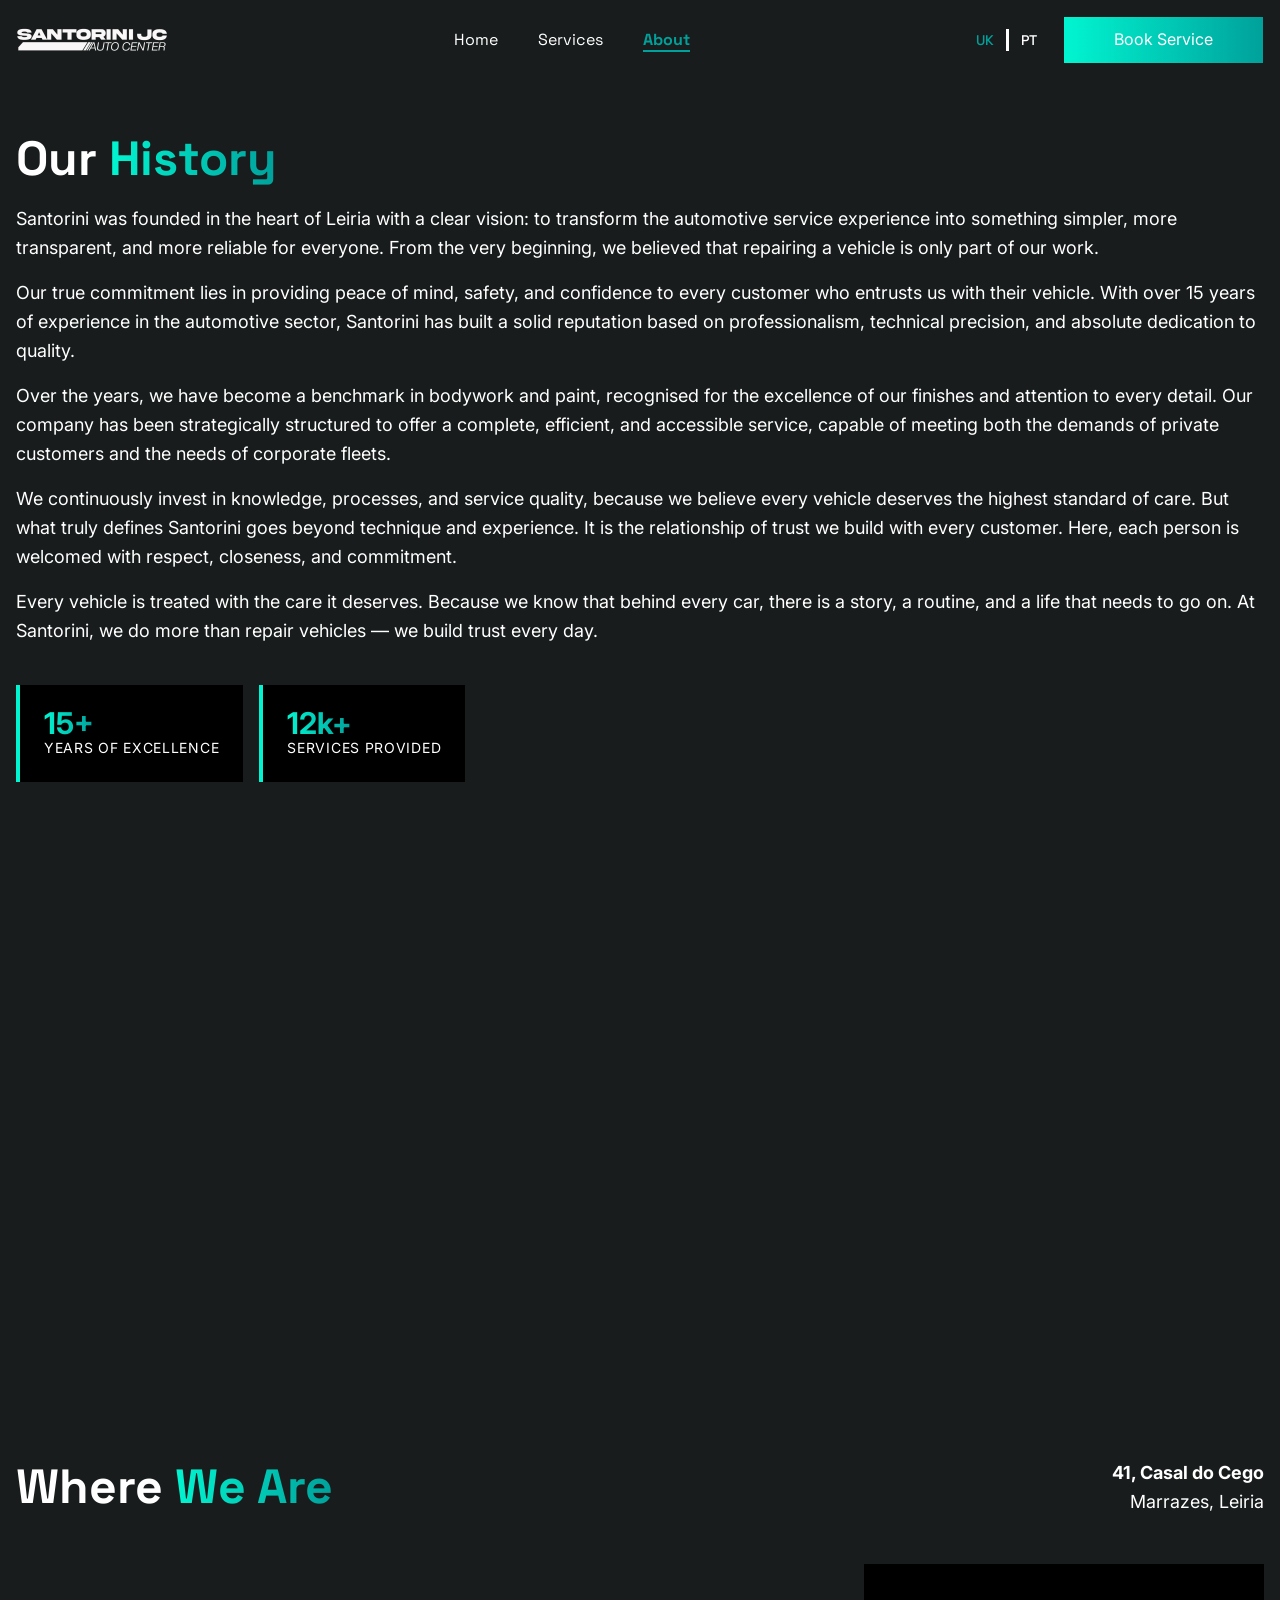
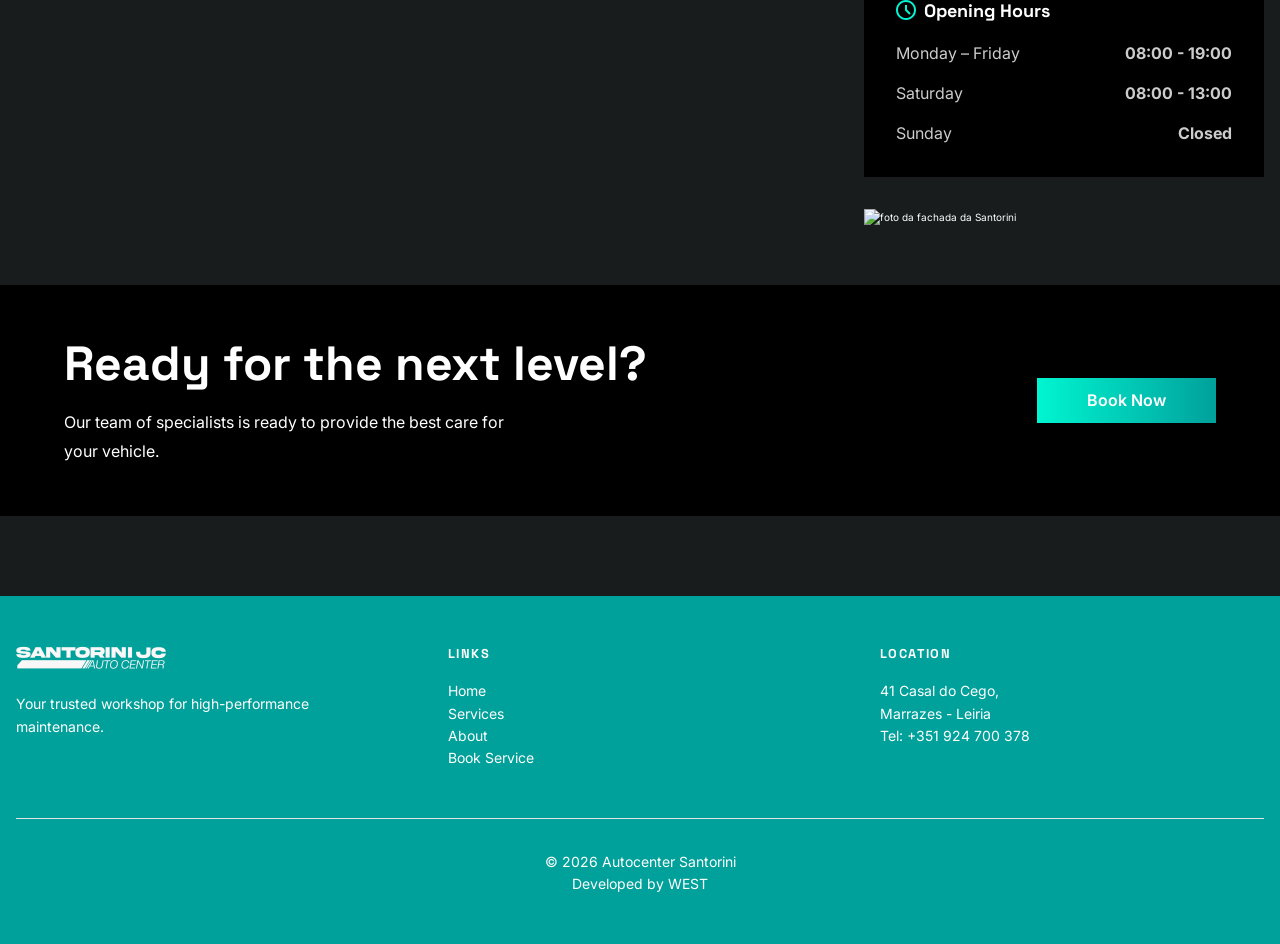
==== assets/pages/about.html @ 443ec136 "HTML e CSS para o desktop finalizado" ====
<!doctype html>
<html lang="pt-BR">
  <head>
    <meta charset="UTF-8" />
    <meta name="viewport" content="width=device-width, initial-scale=1.0" />
    <link rel="stylesheet" href="../css/global.css" />
    <link rel="stylesheet" href="../css/components/header.css" />
    <link rel="stylesheet" href="../css/components/about.css" />
    <title>Santorini — Apointment</title>
  </head>
  <body>
    <header class="topnav">
      <div class="container nav-container">
        <a class="logo" href="#">
          <img src="../images/logo_branco.png" alt="Santorini" />
        </a>
        <nav class="nav-links" aria-label="Main navigation">
          <ul>
            <li><a href="../../index.html">Home</a></li>
            <li><a href="./service.html">Services</a></li>
            <li><a href="about.html" class="active">About</a></li>
          </ul>
        </nav>
        <div class="nav-actions">
          <div class="idioms">
            <a href="" class="language selected">UK</a>
            <a href="" class="language">PT</a>
          </div>
          <a href="#" class="btn-menu">Book Service</a>
        </div>
      </div>
    </header>

    <main>
      <!-- Sessão abaout-->
      <div class="container">
        <h2>Our <span>History</span></h2>

        <p>
          Santorini was founded in the heart of Leiria with a clear vision: to
          transform the automotive service experience into something simpler,
          more transparent, and more reliable for everyone. From the very
          beginning, we believed that repairing a vehicle is only part of our
          work.
        </p>

        <p>
          Our true commitment lies in providing peace of mind, safety, and
          confidence to every customer who entrusts us with their vehicle. With
          over 15 years of experience in the automotive sector, Santorini has
          built a solid reputation based on professionalism, technical
          precision, and absolute dedication to quality.
        </p>

        <p>
          Over the years, we have become a benchmark in bodywork and paint,
          recognised for the excellence of our finishes and attention to every
          detail. Our company has been strategically structured to offer a
          complete, efficient, and accessible service, capable of meeting both
          the demands of private customers and the needs of corporate fleets.
        </p>

        <p>
          We continuously invest in knowledge, processes, and service quality,
          because we believe every vehicle deserves the highest standard of
          care. But what truly defines Santorini goes beyond technique and
          experience. It is the relationship of trust we build with every
          customer. Here, each person is welcomed with respect, closeness, and
          commitment.
        </p>

        <p>
          Every vehicle is treated with the care it deserves. Because we know
          that behind every car, there is a story, a routine, and a life that
          needs to go on. At Santorini, we do more than repair vehicles — we
          build trust every day.
        </p>

        <div class="atributes">
          <div class="card-atribute">
            <p class="atribute-title">15+</p>
            <p class="atribute-text">YEARS OF EXCELLENCE</p>
          </div>

          <div class="card-atribute">
            <p class="atribute-title">12k+</p>
            <p class="atribute-text">services provided</p>
          </div>
        </div>

        <div class="image-perfil"></div>
      </div>

      <!-- Sessão do mapa-->
      <section class="map-container">
        <div class="container">
          <div class="map-info">
            <h2 class="map-info--title">Where <span>We Are</span></h2>
            <p class="map-info--text">
              <strong>41, Casal do Cego</strong> Marrazes, Leiria
            </p>
          </div>

          <div class="map-box">
            <div class="map-area">
              <iframe
                src="https://www.google.com/maps/embed?pb=!1m18!1m12!1m3!1d3066.950325513091!2d-8.795168824550709!3d39.76322369515553!2m3!1f0!2f0!3f0!3m2!1i1024!2i768!4f13.1!3m3!1m2!1s0xd227351378863b3%3A0xe3d735f8d10b9a57!2sSantorini%20JC%20Auto%20Center!5e0!3m2!1spt-BR!2sbr!4v1778764543075!5m2!1spt-BR!2sbr"
                style="border: 0"
                allowfullscreen=""
                loading="lazy"
                referrerpolicy="no-referrer-when-downgrade"
              ></iframe>
            </div>

            <div class="side-area">
              <div class="times-work">
                <div class="times-title">
                  <img src="../images/icons/time.svg" alt="" />
                  <p>Opening Hours</p>
                </div>
                <div class="times-content--box">
                  <p class="times-day">Monday – Friday</p>
                  <p class="times-hour"><strong>08:00 - 19:00</strong></p>
                </div>
                <div class="times-content--box">
                  <p class="times-day">Saturday</p>
                  <p class="times-hour"><strong>08:00 - 13:00</strong></p>
                </div>
                <div class="times-content--box">
                  <p class="times-day">Sunday</p>
                  <p class="times-hour"><strong>Closed</strong></p>
                </div>
              </div>
              <div class="foto-busines">
                <img
                  src="../images/local.png"
                  alt="foto da fachada da Santorini"
                />
              </div>
            </div>
          </div>
        </div>
      </section>

      <section class="cta container" id="cta">
        <div class="cta-content">
          <h2 class="cta-content--title">Ready for the next level?</h2>
          <p class="cta-content--text">
            Our team of specialists is ready to provide the best care for your
            vehicle.
          </p>
        </div>

        <a href="apointment.html" class="btn-primary">Book Now</a>
      </section>
    </main>

    <footer>
      <div class="container">
        <div class="footer-grid">
          <div class="tag-footer">
            <img src="/assets/images/logo_branco.png" alt="" class="logo" />
            <p>Your trusted workshop for high-performance maintenance.</p>
          </div>
          <div class="navigation">
            <h5>Links</h5>

            <ul>
              <li><a href="../../index.html">Home</a></li>
              <li><a href="service.html">Services</a></li>
              <li><a href="">About</a></li>
              <li><a href="apointment.html">Book Service</a></li>
            </ul>
          </div>
          <div class="location">
            <h5>Location</h5>
            <div class="content-location">
              <p>41 Casal do Cego,</p>
              <p>Marrazes - Leiria</p>
              <p>Tel: +351 924 700 378</p>
            </div>
          </div>
        </div>

        <div class="copy">
          <p>© 2026 Autocenter Santorini</p>
          <p>Developed by <a href="">WEST</a></p>
        </div>
      </div>
    </footer>
  </body>
</html>
---- assets/css/global.css ----
@import url(/assets/css/components/header.css);
@import url(/assets/css/components/footer.css);
@import url(/assets/css/components/fonts.css);

/*Variables*/
:root {
  /*Color variables*/
  --text: #ffffff;
  --background: #181c1c;
  --cianEletrico: #01f5d1;
  --backgroundDestaque: #000000;
  --verdePetronas: #00a19b;
  --prataSelenita: #c8ccce;
  --primaryGradient: linear-gradient(to right, #01f5d1, #00a19b);
  --secondaryGradient: linear-gradient(to right, #00a19b, #01f5d1);

  --spacing-xs: 4px;
  --spacing-sm: 8px;
  --spacing-md: 16px;
  --spacing-lg: 24px;
  --spacing-xl: 32px;
  --spacing-2xl: 48px;

  --font-title: "Space Grotesk", sans-serif;
  --font-text: "Inter", sans-serif;
}

/* Basic reset and layout */

* {
  box-sizing: border-box;
  margin: 0;
  padding: 0;
}

html {
  scroll-behavior: smooth;
  font-size: 62.5%;
  font-weight: 400l;
}

body {
  font-family: var(--font-text);
  color: var(--text);
  background-color: var(--background);
  line-height: 1.6;
}

a {
  text-decoration: none;
}

/*Tipography*/

h1,
h2,
h3,
h4,
h5,
h6 {
  font-family: var(--font-title);
  font-weight: 700;
  line-height: 1.2;
}

h1 {
  font-size: clamp(4.2rem, 6vw, 7.2rem);
}

h2 {
  font-size: clamp(2.4rem, 5vw, 4.8rem);
}

h3 {
  font-size: clamp(1.5rem, 3vw, 3rem);
}

h4 {
  font-size: clamp(1rem, 2vw, 1.6rem);
}

h5 {
  font-size: clamp(0.8rem, 1vw, 1.4rem);
}

.container {
  width: 100%;
  max-width: 1280px;
  margin: 0 auto;
  padding: 0 var(--spacing-md);
  display: flex;
  justify-content: flex-start;
  align-items: center;
}

/*Buttons*/

.btn-menu {
  font-family: var(--font-text);
  font-size: 1.6rem;
  padding: 10px 50px;
  color: var(--text);
  text-decoration: none;

  background-image: var(--primaryGradient);
  transition: all ease 0.5s;

  &:hover {
    transform: translateY(-2px);
    background-image: var(--secondaryGradient);
  }
}

.btn-primary,
.btn-secondary {
  font-family: var(--font-text);
  font-size: 1.6rem;
  padding: 10px 50px;

  text-decoration: none;
  font-weight: 600;

  transition: all 0.5s ease;
}

.btn-primary {
  background-image: var(--primaryGradient);
  color: var(--text);

  &:hover {
    transform: translateY(-2px);
    background-image: var(--secondaryGradient);
  }
}

.btn-secondary {
  background-color: var(--text);
  color: var(--background);

  &:hover {
    background: rgba(255, 255, 255, 0.2);
    color: var(--text);
    transform: translateY(-2px);
  }
}

/*Hero Section*/

.hero {
  position: relative;
  display: flex;
  align-items: center;
  min-height: 100vh;
  background-size: cover;
  background-position: center center;
  background-image: url("/assets/images/heroHome.png");
}
.hero-overlay {
  position: absolute;
  inset: 0;
  background: linear-gradient(
    90deg,
    rgba(0, 0, 0, 0.95) 0%,
    rgba(27, 27, 27, 0.8) 50%,
    rgba(0, 0, 0, 0) 100%
  );
  pointer-events: none;
}

.hero-content {
  z-index: 1;
  width: 100%;
  max-width: 760px;
  display: flex;
  flex-direction: column;
  gap: var(--spacing-lg);

  .heading span {
    background: var(--primaryGradient);
    -webkit-background-clip: text; /* Compatibilidade */
    background-clip: text;
    -webkit-text-fill-color: transparent; /* Torna o texto original transparente */
    color: transparent; /* Fallback */
    display: inline-block; /* Necessário para o gradiente funcionar corretamente */
  }

  .tag p {
    font-weight: 300;
    font-size: clamp(1.6rem, 2vw, 2rem);
  }

  .buttons {
    display: flex;
    gap: var(--spacing-md);
  }
}
---- assets/css/components/header.css ----
.topnav {
  width: 100%;
  position: fixed;
  top: 0;
  left: 0;
  background-color: var(--background);
  z-index: 1000;
}

.nav-container {
  display: flex;
  align-items: center;
  justify-content: space-between;
  padding: 17px;
}

.logo img {
  height: auto;
  width: 150px;
  display: block;
}

.nav-links ul {
  list-style: none;
  display: flex;
  gap: 40px;
}

.nav-links a {
  color: var(--text);
  text-decoration: none;
  font-family: var(--font-title);
  font-weight: 400;
  font-size: 1.6rem;
  border-bottom: 2px solid var(--background);
  transition: all ease 0.5s;
}

.nav-links .active {
  border-bottom: 2px solid var(--verdePetronas);
}

.nav-links .active,
.nav-links a:hover {
  color: var(--verdePetronas);
  font-weight: 700;
}

.nav-actions {
  display: flex;
  align-items: center;
  gap: 15px;
}

.idioms {
  display: flex;
  gap: 12px;

  .language {
    font-family: var(--font-title);
    font-weight: 500;
    text-decoration: none;
    color: var(--text);
    font-size: 1.4rem;
    padding-right: 12px;
    transition: all ease 0.3s;

    &:hover {
      color: var(--verdePetronas);
    }
  }

  .language:first-child {
    border-right: 3px solid var(--text);
  }

  .selected {
    color: var(--verdePetronas);
  }
}
---- assets/css/components/about.css ----
main .container {
  flex-direction: column;
  padding-top: 130px;
  gap: var(--spacing-md);
  justify-content: flex-start;
  align-items: flex-start;

  h2 {
    width: 100%;

    span {
      background: var(--primaryGradient);
      -webkit-background-clip: text; /* Compatibilidade */
      background-clip: text;
      -webkit-text-fill-color: transparent; /* Torna o texto original transparente */
      color: transparent; /* Fallback */
      display: inline-block; /* Necessário para o gradiente funcionar corretamente */
    }
  }

  p {
    font-size: 1.8rem;
    line-height: 2.9rem;
  }

  .atributes {
    display: flex;
    gap: var(--spacing-md);
    margin-top: var(--spacing-lg);

    .card-atribute {
      background-color: var(--backgroundDestaque);
      padding: var(--spacing-lg);
      border-left: 4px solid var(--cianEletrico);

      .atribute-title {
        font-size: 3rem;
        font-weight: 700;
        background: var(--primaryGradient);
        -webkit-background-clip: text; /* Compatibilidade */
        background-clip: text;
        -webkit-text-fill-color: transparent; /* Torna o texto original transparente */
        color: transparent; /* Fallback */
        display: inline-block; /* Necessário para o gradiente funcionar corretamente */
      }

      .atribute-text {
        font-size: 1.4rem;
        line-height: 2rem;
        text-transform: uppercase;
        letter-spacing: 0.7px;
      }
    }
  }

  .image-perfil {
    width: 100%;
    height: 600px;
    background-image: url(../../images/perfil_Sobre.png);
    background-position: center;
    background-repeat: no-repeat;
    background-size: cover;
  }
}

.map-container .container {
  padding-top: 60px;
  padding-bottom: 60px;
  gap: var(--spacing-2xl);

  .map-info {
    width: 100%;
    display: flex;
    justify-content: space-between;
    align-items: center;

    .map-info--text {
      text-align: right;
    }
  }

  .map-box {
    width: 100%;
    display: flex;
    gap: var(--spacing-2xl);

    .map-area {
      flex: 2;
      iframe {
        width: 100%;
        height: 100%;
      }
    }

    .side-area {
      flex: 1;
      display: flex;
      flex-direction: column;
      justify-content: space-between;
      gap: var(--spacing-xl);
    }

    .times-work {
      width: 100%;
      background-color: var(--backgroundDestaque);
      padding: var(--spacing-xl);
      display: flex;
      flex-direction: column;
      gap: var(--spacing-md);

      .times-title {
        display: flex;
        align-items: center;
        gap: var(--spacing-sm);
        font-family: var(--font-title);
        font-size: 2.4rem;
        line-height: 3.2rem;
        font-weight: 700;

        img {
          width: 20px;
          height: auto;
        }
      }

      .times-content--box {
        display: flex;
        justify-content: space-between;

        .times-day,
        .times-hour {
          font-size: 1.6rem;
          line-height: 2.4rem;
          color: #cccccc;
        }
      }
    }

    .foto-busines img {
      width: 100%;
    }
  }
}

#cta {
  padding: 50px 64px;
  background-color: var(--backgroundDestaque);
  flex-direction: row;
  justify-content: space-between;
  align-items: center;
  margin-bottom: 80px;

  .cta-content {
    display: flex;
    flex-direction: column;
    gap: 1.6rem;

    .cta-content--text {
      max-width: 450px;
      font-size: clamp(1rem, 2vw, 1.6rem);
    }
  }
}
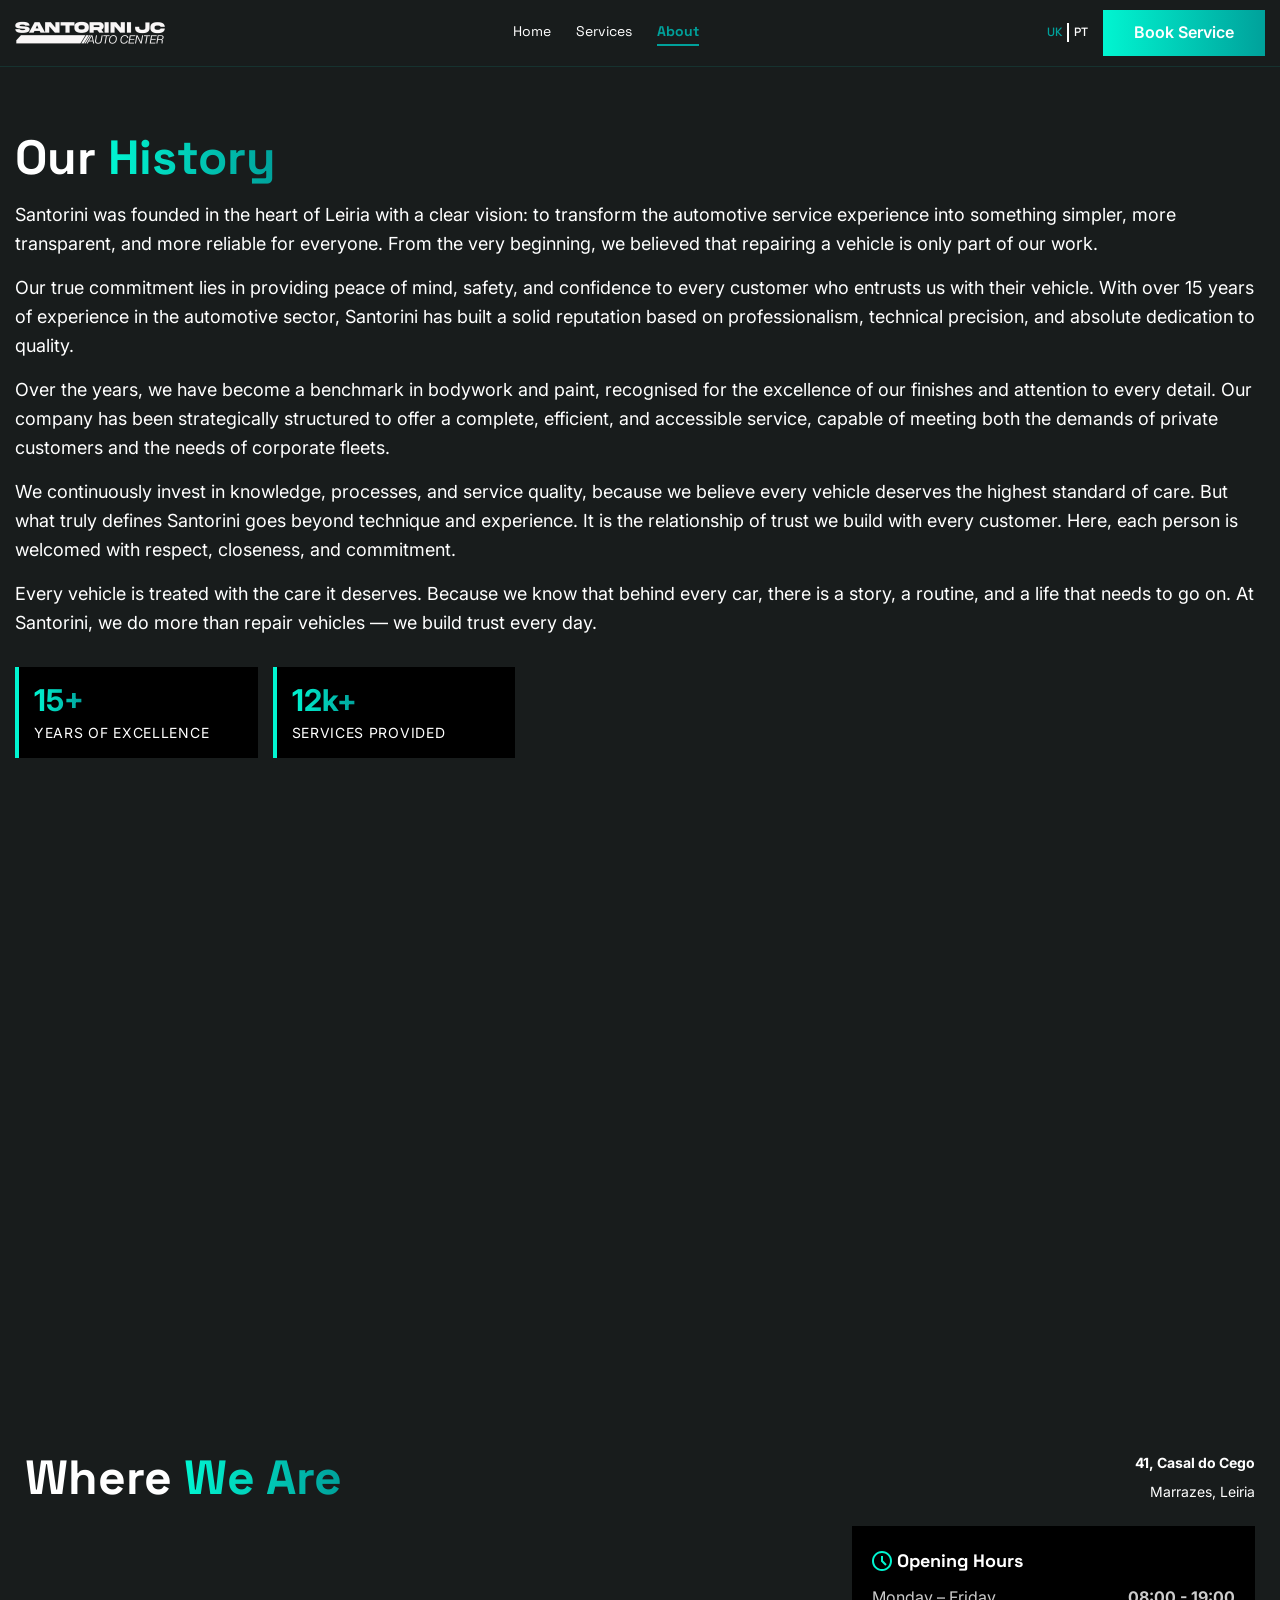
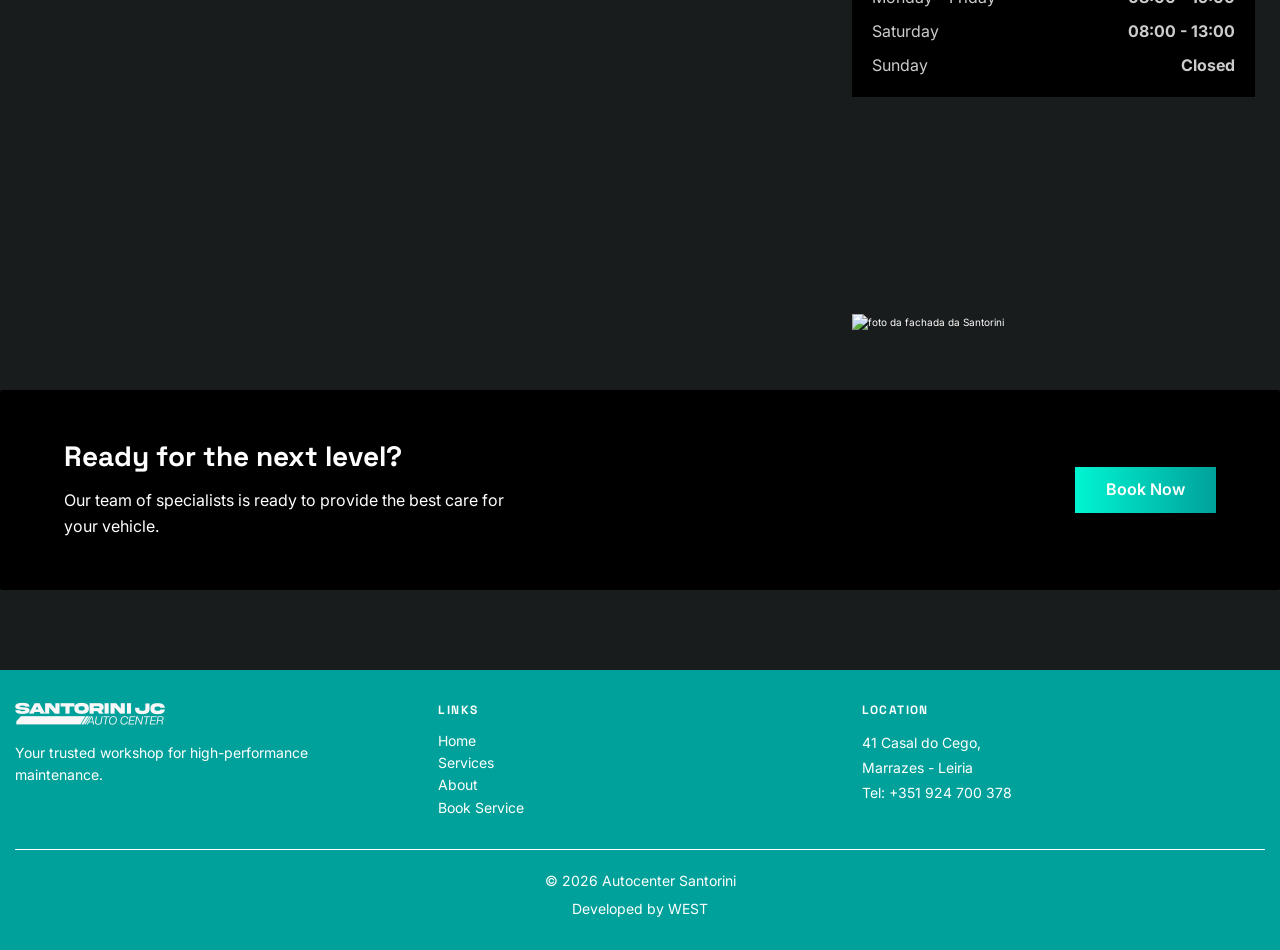
==== commit 9e6b96b6: "Versão Mobile Inicial Finalizada" ====
--- a/assets/pages/about.html
+++ b/assets/pages/about.html
@@ -2,7 +2,10 @@
 <html lang="pt-BR">
   <head>
     <meta charset="UTF-8" />
-    <meta name="viewport" content="width=device-width, initial-scale=1.0" />
+    <meta
+      name="viewport"
+      content="width=device-width, initial-scale=1.0, viewport-fit=cover"
+    />
     <link rel="stylesheet" href="../css/global.css" />
     <link rel="stylesheet" href="../css/components/header.css" />
     <link rel="stylesheet" href="../css/components/about.css" />
@@ -26,7 +29,7 @@
             <a href="" class="language selected">UK</a>
             <a href="" class="language">PT</a>
           </div>
-          <a href="#" class="btn-menu">Book Service</a>
+          <a href="apointment.html" class="btn-menu">Book Service</a>
         </div>
       </div>
     </header>
@@ -88,7 +91,11 @@
           </div>
         </div>
 
-        <div class="image-perfil"></div>
+        <div
+          class="image-perfil"
+          role="img"
+          aria-label="Santorini team and workshop"
+        ></div>
       </div>
 
       <!-- Sessão do mapa-->
@@ -115,7 +122,7 @@
             <div class="side-area">
               <div class="times-work">
                 <div class="times-title">
-                  <img src="../images/icons/time.svg" alt="" />
+                  <img src="../images/icons/time.svg" alt="" loading="lazy" />
                   <p>Opening Hours</p>
                 </div>
                 <div class="times-content--box">
@@ -159,7 +166,12 @@
       <div class="container">
         <div class="footer-grid">
           <div class="tag-footer">
-            <img src="/assets/images/logo_branco.png" alt="" class="logo" />
+            <img
+              src="/assets/images/logo_branco.png"
+              alt=""
+              class="logo"
+              loading="lazy"
+            />
             <p>Your trusted workshop for high-performance maintenance.</p>
           </div>
           <div class="navigation">
--- a/assets/css/global.css
+++ b/assets/css/global.css
@@ -14,15 +14,38 @@
   --primaryGradient: linear-gradient(to right, #01f5d1, #00a19b);
   --secondaryGradient: linear-gradient(to right, #00a19b, #01f5d1);
 
-  --spacing-xs: 4px;
-  --spacing-sm: 8px;
-  --spacing-md: 16px;
-  --spacing-lg: 24px;
-  --spacing-xl: 32px;
-  --spacing-2xl: 48px;
+  /* Responsive Spacing - Mobile First */
+  --spacing-xs: 0.25rem;
+  --spacing-sm: 0.5rem;
+  --spacing-md: 1rem;
+  --spacing-lg: 1.5rem;
+  --spacing-xl: 2rem;
+  --spacing-2xl: 3rem;
 
   --font-title: "Space Grotesk", sans-serif;
   --font-text: "Inter", sans-serif;
+
+  /* Accessibility */
+  --min-touch-target: 2rem; /* 44px */
+  --focus-color: var(--cianEletrico);
+}
+
+/* Tablet breakpoints */
+@media (min-width: 48rem) {
+  :root {
+    --spacing-lg: 1.75rem;
+    --spacing-xl: 2.5rem;
+    --spacing-2xl: 3.5rem;
+  }
+}
+
+/* Desktop breakpoints */
+@media (min-width: 64rem) {
+  :root {
+    --spacing-lg: 1.5rem;
+    --spacing-xl: 2rem;
+    --spacing-2xl: 3rem;
+  }
 }
 
 /* Basic reset and layout */
@@ -36,7 +59,7 @@
 html {
   scroll-behavior: smooth;
   font-size: 62.5%;
-  font-weight: 400l;
+  font-weight: 400;
 }
 
 body {
@@ -48,9 +71,14 @@
 
 a {
   text-decoration: none;
-}
-
-/*Tipography*/
+
+  &:focus-visible {
+    outline: 2px solid var(--focus-color);
+    outline-offset: 2px;
+  }
+}
+
+/* Tipography - Mobile First with Responsive Scaling */
 
 h1,
 h2,
@@ -63,26 +91,31 @@
   line-height: 1.2;
 }
 
+/* Mobile First (320px+) */
 h1 {
-  font-size: clamp(4.2rem, 6vw, 7.2rem);
+  font-size: clamp(1.8rem, 6vw, 7.2rem);
+  line-height: 1.1;
 }
 
 h2 {
-  font-size: clamp(2.4rem, 5vw, 4.8rem);
+  font-size: clamp(1.4rem, 5vw, 4.8rem);
+  line-height: 1.15;
 }
 
 h3 {
-  font-size: clamp(1.5rem, 3vw, 3rem);
+  font-size: clamp(1.2rem, 3.5vw, 3rem);
+  line-height: 1.2;
 }
 
 h4 {
-  font-size: clamp(1rem, 2vw, 1.6rem);
+  font-size: clamp(1rem, 2.5vw, 1.6rem);
 }
 
 h5 {
-  font-size: clamp(0.8rem, 1vw, 1.4rem);
-}
-
+  font-size: clamp(0.9rem, 1.5vw, 1.4rem);
+}
+
+/* Container - Responsive with fluid max-width */
 .container {
   width: 100%;
   max-width: 1280px;
@@ -93,41 +126,62 @@
   align-items: center;
 }
 
-/*Buttons*/
-
-.btn-menu {
-  font-family: var(--font-text);
-  font-size: 1.6rem;
-  padding: 10px 50px;
-  color: var(--text);
-  text-decoration: none;
-
-  background-image: var(--primaryGradient);
-  transition: all ease 0.5s;
-
-  &:hover {
-    transform: translateY(-2px);
-    background-image: var(--secondaryGradient);
-  }
-}
-
+/* Tablet (768px+) */
+@media (min-width: 48rem) {
+  .container {
+    padding: 0 var(--spacing-lg);
+  }
+}
+
+/* Desktop (1024px+) */
+@media (min-width: 64rem) {
+  .container {
+    padding: 0 var(--spacing-lg);
+  }
+}
+
+/*Buttons - Accessible with min 44x44px touch target*/
+
+.btn-menu,
 .btn-primary,
 .btn-secondary {
   font-family: var(--font-text);
-  font-size: 1.6rem;
-  padding: 10px 50px;
-
+  font-size: clamp(1rem, 1.5vw, 1.6rem);
+  padding: clamp(0.75rem, 2vw, 1rem) clamp(1.25rem, 5vw, 3.125rem);
+  min-height: var(--min-touch-target);
+  display: inline-flex;
+  align-items: center;
+  justify-content: center;
   text-decoration: none;
   font-weight: 600;
-
-  transition: all 0.5s ease;
+  transition: all 0.3s ease;
+  white-space: nowrap;
+  border: none;
+  cursor: pointer;
+
+  &:focus-visible {
+    outline: 2px solid var(--focus-color);
+    outline-offset: 2px;
+  }
+}
+
+.btn-menu {
+  background-image: var(--primaryGradient);
+  color: var(--text);
+
+  &:hover,
+  &:active {
+    transform: translateY(-2px);
+    background-image: var(--secondaryGradient);
+  }
 }
 
 .btn-primary {
   background-image: var(--primaryGradient);
   color: var(--text);
 
-  &:hover {
+  &:hover,
+  &:active {
     transform: translateY(-2px);
     background-image: var(--secondaryGradient);
   }
@@ -137,32 +191,35 @@
   background-color: var(--text);
   color: var(--background);
 
-  &:hover {
+  &:hover,
+  &:active {
     background: rgba(255, 255, 255, 0.2);
     color: var(--text);
     transform: translateY(-2px);
   }
 }
 
-/*Hero Section*/
+/*Hero Section - Mobile First*/
 
 .hero {
   position: relative;
   display: flex;
   align-items: center;
-  min-height: 100vh;
+  min-height: 50vh;
   background-size: cover;
   background-position: center center;
   background-image: url("/assets/images/heroHome.png");
-}
+  background-attachment: scroll;
+}
+
 .hero-overlay {
   position: absolute;
   inset: 0;
   background: linear-gradient(
     90deg,
-    rgba(0, 0, 0, 0.95) 0%,
-    rgba(27, 27, 27, 0.8) 50%,
-    rgba(0, 0, 0, 0) 100%
+    rgba(0, 0, 0, 0.92) 0%,
+    rgba(27, 27, 27, 0.75) 50%,
+    rgba(0, 0, 0, 0.5) 100%
   );
   pointer-events: none;
 }
@@ -170,27 +227,90 @@
 .hero-content {
   z-index: 1;
   width: 100%;
-  max-width: 760px;
+  max-width: 100%;
   display: flex;
   flex-direction: column;
-  gap: var(--spacing-lg);
+  gap: clamp(1rem, 4vw, 1.5rem);
+  padding: 0 var(--spacing-md);
 
   .heading span {
     background: var(--primaryGradient);
-    -webkit-background-clip: text; /* Compatibilidade */
+    -webkit-background-clip: text;
     background-clip: text;
-    -webkit-text-fill-color: transparent; /* Torna o texto original transparente */
-    color: transparent; /* Fallback */
-    display: inline-block; /* Necessário para o gradiente funcionar corretamente */
+    -webkit-text-fill-color: transparent;
+    color: transparent;
+    display: inline-block;
   }
 
   .tag p {
     font-weight: 300;
-    font-size: clamp(1.6rem, 2vw, 2rem);
+    font-size: clamp(1rem, 2.5vw, 2rem);
+    line-height: 1.5;
   }
 
   .buttons {
     display: flex;
-    gap: var(--spacing-md);
-  }
-}
+    flex-direction: column;
+    flex-wrap: wrap;
+    gap: clamp(0.75rem, 2vw, 1rem);
+    margin-top: clamp(0.5rem, 2vw, 1rem);
+
+    a {
+      width: 100%;
+      text-align: center;
+    }
+  }
+}
+
+/* Tablet (768px+) */
+@media (min-width: 48rem) {
+  .hero {
+    min-height: 60vh;
+    background-attachment: fixed;
+  }
+
+  .hero-overlay {
+    background: linear-gradient(
+      90deg,
+      rgba(0, 0, 0, 0.95) 0%,
+      rgba(27, 27, 27, 0.85) 50%,
+      rgba(0, 0, 0, 0.3) 100%
+    );
+  }
+
+  .hero-content {
+    max-width: 600px;
+    gap: clamp(1.25rem, 3vw, 1.5rem);
+    padding: 0;
+
+    .buttons {
+      flex-direction: row;
+      gap: clamp(1rem, 2vw, 1rem);
+
+      a {
+        width: auto;
+      }
+    }
+  }
+}
+
+/* Desktop (1024px+) */
+@media (min-width: 64rem) {
+  .hero {
+    min-height: 100vh;
+  }
+
+  .hero-overlay {
+    background: linear-gradient(
+      90deg,
+      rgba(0, 0, 0, 0.95) 0%,
+      rgba(27, 27, 27, 0.8) 50%,
+      rgba(0, 0, 0, 0) 100%
+    );
+  }
+
+  .hero-content {
+    max-width: 760px;
+    gap: 1.5rem;
+  }
+}
--- a/assets/css/components/header.css
+++ b/assets/css/components/header.css
@@ -5,25 +5,35 @@
   left: 0;
   background-color: var(--background);
   z-index: 1000;
+  border-bottom: 1px solid rgba(1, 245, 209, 0.1);
 }
 
 .nav-container {
   display: flex;
   align-items: center;
   justify-content: space-between;
-  padding: 17px;
+  flex-wrap: wrap;
+  padding: clamp(0.75rem, 2vw, 1.25rem) var(--spacing-md);
+  gap: var(--spacing-sm);
 }
 
 .logo img {
   height: auto;
-  width: 150px;
+  width: clamp(80px, 15vw, 150px);
   display: block;
+  transition: width 0.3s ease;
 }
 
 .nav-links ul {
   list-style: none;
   display: flex;
-  gap: 40px;
+  gap: clamp(0.75rem, 3vw, 2.5rem);
+  flex-wrap: wrap;
+  align-items: center;
+  order: 3;
+  width: 100%;
+  justify-content: flex-start;
+  margin-top: var(--spacing-sm);
 }
 
 .nav-links a {
@@ -31,9 +41,18 @@
   text-decoration: none;
   font-family: var(--font-title);
   font-weight: 400;
-  font-size: 1.6rem;
+  font-size: clamp(0.9rem, 1.5vw, 1.6rem);
   border-bottom: 2px solid var(--background);
-  transition: all ease 0.5s;
+  padding-bottom: 2px;
+  transition: all 0.3s ease;
+  min-height: var(--min-touch-target);
+  display: inline-flex;
+  align-items: center;
+
+  &:focus-visible {
+    outline: 2px solid var(--cianEletrico);
+    outline-offset: 2px;
+  }
 }
 
 .nav-links .active {
@@ -49,12 +68,18 @@
 .nav-actions {
   display: flex;
   align-items: center;
-  gap: 15px;
+  justify-content: space-between;
+  gap: clamp(0.5rem, 2vw, 1rem);
+  order: 2;
+  width: auto;
+  flex-wrap: wrap;
 }
 
 .idioms {
   display: flex;
-  gap: 12px;
+  gap: clamp(0.4rem, 1.5vw, 1.2rem);
+  align-items: center;
+  min-height: var(--min-touch-target);
 
   .language {
     font-family: var(--font-title);
@@ -78,3 +103,73 @@
     color: var(--verdePetronas);
   }
 }
+
+/* Tablet (768px+) */
+@media (min-width: 48rem) {
+  .nav-container {
+    flex-wrap: nowrap;
+    padding: clamp(0.75rem, 1.5vw, 1rem) var(--spacing-lg);
+    gap: var(--spacing-md);
+  }
+
+  .logo img {
+    width: clamp(100px, 12vw, 150px);
+    flex-shrink: 0;
+  }
+
+  .nav-links ul {
+    order: 2;
+    width: auto;
+    margin-top: 0;
+    justify-content: center;
+    flex: 1;
+    gap: clamp(1.25rem, 3vw, 2.5rem);
+  }
+
+  .nav-links a {
+    font-size: clamp(1rem, 1.2vw, 1.4rem);
+  }
+
+  .nav-actions {
+    order: 3;
+    width: auto;
+    gap: var(--spacing-md);
+  }
+
+  .idioms {
+    gap: 0.5rem;
+
+    .language {
+      font-size: clamp(0.9rem, 1vw, 1.2rem);
+      padding-right: 0.5rem;
+    }
+
+    .language:first-child {
+      border-right: 2px solid var(--text);
+    }
+  }
+}
+
+/* Desktop (1024px+) */
+@media (min-width: 64rem) {
+  .nav-container {
+    flex-wrap: nowrap;
+    padding: 1rem var(--spacing-lg);
+    gap: var(--spacing-lg);
+  }
+
+  .logo img {
+    width: 150px;
+    order: 1;
+  }
+
+  .nav-links ul {
+    order: 2;
+    gap: 2.5rem;
+    flex: 1;
+  }
+
+  .nav-actions {
+    order: 3;
+  }
+}
--- a/assets/css/components/about.css
+++ b/assets/css/components/about.css
@@ -1,7 +1,7 @@
 main .container {
   flex-direction: column;
-  padding-top: 130px;
-  gap: var(--spacing-md);
+  padding-top: clamp(80px, 15vw, 130px);
+  gap: clamp(1rem, 2vw, 1.5rem);
   justify-content: flex-start;
   align-items: flex-start;
 
@@ -10,85 +10,99 @@
 
     span {
       background: var(--primaryGradient);
-      -webkit-background-clip: text; /* Compatibilidade */
+      -webkit-background-clip: text;
       background-clip: text;
-      -webkit-text-fill-color: transparent; /* Torna o texto original transparente */
-      color: transparent; /* Fallback */
-      display: inline-block; /* Necessário para o gradiente funcionar corretamente */
+      -webkit-text-fill-color: transparent;
+      color: transparent;
+      display: inline-block;
     }
   }
 
   p {
-    font-size: 1.8rem;
-    line-height: 2.9rem;
+    font-size: clamp(1rem, 1.8vw, 1.8rem);
+    line-height: 1.7;
   }
 
   .atributes {
     display: flex;
-    gap: var(--spacing-md);
-    margin-top: var(--spacing-lg);
+    width: 100%;
+    gap: clamp(1rem, 2vw, 1.5rem);
+    margin-top: clamp(1rem, 2vw, 1.5rem);
 
     .card-atribute {
       background-color: var(--backgroundDestaque);
-      padding: var(--spacing-lg);
-      border-left: 4px solid var(--cianEletrico);
+      padding: clamp(1rem, 2vw, 1.5rem);
+      border-left: 3px solid var(--cianEletrico);
 
       .atribute-title {
-        font-size: 3rem;
+        font-size: clamp(1.4rem, 3vw, 3rem);
         font-weight: 700;
         background: var(--primaryGradient);
-        -webkit-background-clip: text; /* Compatibilidade */
+        -webkit-background-clip: text;
         background-clip: text;
-        -webkit-text-fill-color: transparent; /* Torna o texto original transparente */
-        color: transparent; /* Fallback */
-        display: inline-block; /* Necessário para o gradiente funcionar corretamente */
+        -webkit-text-fill-color: transparent;
+        color: transparent;
+        display: inline-block;
+        line-height: 1.2;
       }
 
       .atribute-text {
-        font-size: 1.4rem;
-        line-height: 2rem;
+        font-size: clamp(0.8rem, 1.3vw, 1.4rem);
+        line-height: 1.6;
         text-transform: uppercase;
-        letter-spacing: 0.7px;
+        letter-spacing: clamp(0.4px, 0.8vw, 0.7px);
+        margin-top: var(--spacing-sm);
       }
     }
   }
 
   .image-perfil {
     width: 100%;
-    height: 600px;
+    height: clamp(250px, 50vw, 600px);
     background-image: url(../../images/perfil_Sobre.png);
     background-position: center;
     background-repeat: no-repeat;
     background-size: cover;
+    margin-top: clamp(1rem, 2vw, 1.5rem);
   }
 }
 
 .map-container .container {
-  padding-top: 60px;
-  padding-bottom: 60px;
-  gap: var(--spacing-2xl);
+  padding-top: clamp(2rem, 4vw, 3.75rem);
+  padding-bottom: clamp(2rem, 4vw, 3.75rem);
+  gap: clamp(1.5rem, 3vw, 2rem);
+  flex-direction: column;
 
   .map-info {
     width: 100%;
     display: flex;
     justify-content: space-between;
-    align-items: center;
+    align-items: flex-start;
+    gap: var(--spacing-md);
+
+    .map-info--title {
+      font-size: clamp(1.2rem, 2.5vw, 2.4rem);
+    }
 
     .map-info--text {
       text-align: right;
+      font-size: clamp(0.95rem, 1.5vw, 1.4rem);
     }
   }
 
   .map-box {
     width: 100%;
     display: flex;
-    gap: var(--spacing-2xl);
+    flex-direction: column;
+    gap: clamp(1.25rem, 2vw, 2rem);
 
     .map-area {
-      flex: 2;
+      flex: 1;
+      width: 100%;
+
       iframe {
         width: 100%;
-        height: 100%;
+        height: clamp(250px, 50vw, 500px);
       }
     }
 
@@ -97,28 +111,29 @@
       display: flex;
       flex-direction: column;
       justify-content: space-between;
-      gap: var(--spacing-xl);
+      gap: clamp(1.25rem, 2vw, 1.5rem);
+      width: 100%;
     }
 
     .times-work {
       width: 100%;
       background-color: var(--backgroundDestaque);
-      padding: var(--spacing-xl);
+      padding: clamp(1.25rem, 2vw, 1.75rem);
       display: flex;
       flex-direction: column;
-      gap: var(--spacing-md);
+      gap: clamp(0.75rem, 1.5vw, 1rem);
 
       .times-title {
         display: flex;
         align-items: center;
         gap: var(--spacing-sm);
         font-family: var(--font-title);
-        font-size: 2.4rem;
-        line-height: 3.2rem;
+        font-size: clamp(1.4rem, 2vw, 2.4rem);
+        line-height: 1.5;
         font-weight: 700;
 
         img {
-          width: 20px;
+          width: clamp(16px, 3vw, 20px);
           height: auto;
         }
       }
@@ -126,38 +141,307 @@
       .times-content--box {
         display: flex;
         justify-content: space-between;
+        flex-wrap: wrap;
+        gap: var(--spacing-sm);
 
         .times-day,
         .times-hour {
-          font-size: 1.6rem;
-          line-height: 2.4rem;
+          font-size: clamp(0.9rem, 1.3vw, 1.6rem);
+          line-height: 1.6;
           color: #cccccc;
         }
       }
     }
 
-    .foto-busines img {
-      width: 100%;
+    .foto-busines {
+      width: 100%;
+      overflow: hidden;
+
+      img {
+        width: 100%;
+        height: auto;
+        display: block;
+      }
     }
   }
 }
 
 #cta {
-  padding: 50px 64px;
+  padding: clamp(1.5rem, 4vw, 3.125rem) var(--spacing-md);
   background-color: var(--backgroundDestaque);
-  flex-direction: row;
+  flex-direction: column;
   justify-content: space-between;
   align-items: center;
-  margin-bottom: 80px;
+  gap: clamp(1.5rem, 3vw, 1.6rem);
+  margin-bottom: clamp(1.5rem, 5vw, 5rem);
+  border-radius: 0.25rem;
 
   .cta-content {
     display: flex;
     flex-direction: column;
-    gap: 1.6rem;
+    gap: clamp(0.75rem, 2vw, 1.5rem);
+    width: 100%;
+    text-align: center;
+
+    .cta-content--title {
+      font-size: clamp(1.4rem, 4vw, 2.8rem);
+    }
 
     .cta-content--text {
-      max-width: 450px;
+      max-width: 100%;
       font-size: clamp(1rem, 2vw, 1.6rem);
+      line-height: 1.6;
     }
   }
 }
+
+/* Tablet (768px+) */
+@media (min-width: 48rem) {
+  main .container {
+    padding-top: clamp(100px, 12vw, 120px);
+    gap: clamp(1.25rem, 2vw, 1.5rem);
+
+    p {
+      font-size: clamp(1.2rem, 1.6vw, 1.6rem);
+      line-height: 1.7;
+    }
+
+    .atributes {
+      flex-direction: row;
+      width: 100%;
+      gap: clamp(1.25rem, 2vw, 1.5rem);
+      margin-top: clamp(1.25rem, 2vw, 1.5rem);
+
+      .card-atribute {
+        flex: 1;
+        padding: clamp(1.25rem, 2vw, 1.5rem);
+
+        .atribute-title {
+          font-size: clamp(2rem, 3vw, 2.4rem);
+        }
+
+        .atribute-text {
+          font-size: clamp(0.95rem, 1.1vw, 1.2rem);
+          line-height: 1.6;
+        }
+      }
+    }
+
+    .image-perfil {
+      height: clamp(300px, 40vw, 400px);
+      margin-top: clamp(1.25rem, 2vw, 1.5rem);
+    }
+  }
+
+  .map-container .container {
+    padding: clamp(2.5rem, 1vw, 3.75rem) clamp(2.5rem, 1vw, 3.75rem);
+    gap: clamp(1.5rem, 2vw, 2rem);
+    flex-direction: column;
+
+    .map-info {
+      flex-direction: row;
+      align-items: flex-start;
+      gap: clamp(0.75rem, 1.5vw, 1rem);
+
+      .map-info--title {
+        font-size: clamp(1.6rem, 2vw, 2rem);
+      }
+
+      .map-info--text {
+        font-size: clamp(1rem, 1.2vw, 1.2rem);
+      }
+    }
+
+    .map-box {
+      flex-direction: row;
+      gap: clamp(1.5rem, 2vw, 2rem);
+
+      .map-area {
+        flex: 2;
+
+        iframe {
+          height: clamp(300px, 40vw, 400px);
+        }
+      }
+
+      .side-area {
+        flex: 1;
+        gap: clamp(1.25rem, 1.8vw, 1.5rem);
+      }
+
+      .times-work {
+        .times-title {
+          font-size: clamp(1.6rem, 1.8vw, 1.8rem);
+        }
+
+        .times-content--box {
+          .times-day,
+          .times-hour {
+            font-size: clamp(1rem, 1.1vw, 1.4rem);
+          }
+        }
+      }
+    }
+  }
+
+  #cta {
+    padding: clamp(2rem, 3vw, 2.5rem) var(--spacing-lg);
+    flex-direction: row;
+    gap: var(--spacing-lg);
+    margin-bottom: clamp(2rem, 4vw, 3rem);
+    align-items: center;
+
+    .cta-content {
+      gap: 1.2rem;
+      flex: 1;
+      text-align: left;
+    }
+  }
+}
+
+/* Desktop (1024px+) */
+@media (min-width: 64rem) {
+  main .container {
+    padding-top: 130px;
+    gap: 1.5rem;
+
+    p {
+      font-size: 1.8rem;
+      line-height: 2.9rem;
+    }
+
+    .atributes {
+      flex-direction: row;
+      gap: 1.5rem;
+      margin-top: 1.5rem;
+      width: 40%;
+
+      .card-atribute {
+        padding: 1.5rem;
+        border-left: 4px solid var(--cianEletrico);
+
+        .atribute-title {
+          font-size: 3rem;
+        }
+
+        .atribute-text {
+          font-size: 1.4rem;
+          line-height: 2rem;
+        }
+      }
+    }
+
+    .image-perfil {
+      height: 600px;
+      margin-top: 1.5rem;
+    }
+  }
+
+  .map-container .container {
+    padding-top: 60px;
+    padding-bottom: 60px;
+    gap: 2rem;
+
+    .map-info {
+      width: 100%;
+      display: flex;
+      justify-content: space-between;
+      align-items: center;
+      gap: 2rem;
+
+      .map-info--title {
+        font-size: clamp(1.6rem, 5vw, 4.8rem);
+      }
+
+      .map-info--text {
+        width: 215px;
+        text-align: right;
+        font-size: 1.4rem;
+      }
+    }
+
+    .map-box {
+      width: 100%;
+      display: flex;
+      gap: 2rem;
+
+      .map-area {
+        flex: 2;
+
+        iframe {
+          width: 100%;
+          height: 100%;
+          min-height: 400px;
+        }
+      }
+
+      .side-area {
+        flex: 1;
+        display: flex;
+        flex-direction: column;
+        justify-content: space-between;
+        gap: 2rem;
+      }
+
+      .times-work {
+        width: 100%;
+        background-color: var(--backgroundDestaque);
+        padding: 2rem;
+        display: flex;
+        flex-direction: column;
+        gap: 1rem;
+
+        .times-title {
+          display: flex;
+          align-items: center;
+          gap: 0.5rem;
+          font-family: var(--font-title);
+          font-size: 2.4rem;
+          line-height: 3.2rem;
+          font-weight: 700;
+
+          img {
+            width: 20px;
+            height: auto;
+          }
+        }
+
+        .times-content--box {
+          display: flex;
+          justify-content: space-between;
+
+          .times-day,
+          .times-hour {
+            font-size: 1.6rem;
+            line-height: 2.4rem;
+            color: #cccccc;
+          }
+        }
+      }
+
+      .foto-busines img {
+        width: 100%;
+      }
+    }
+  }
+
+  #cta {
+    padding: 50px 64px;
+    background-color: var(--backgroundDestaque);
+    flex-direction: row;
+    justify-content: space-between;
+    align-items: center;
+    margin-bottom: 80px;
+
+    .cta-content {
+      display: flex;
+      flex-direction: column;
+      gap: 1.6rem;
+
+      .cta-content--text {
+        max-width: 450px;
+        font-size: clamp(1rem, 2vw, 1.6rem);
+      }
+    }
+  }
+}
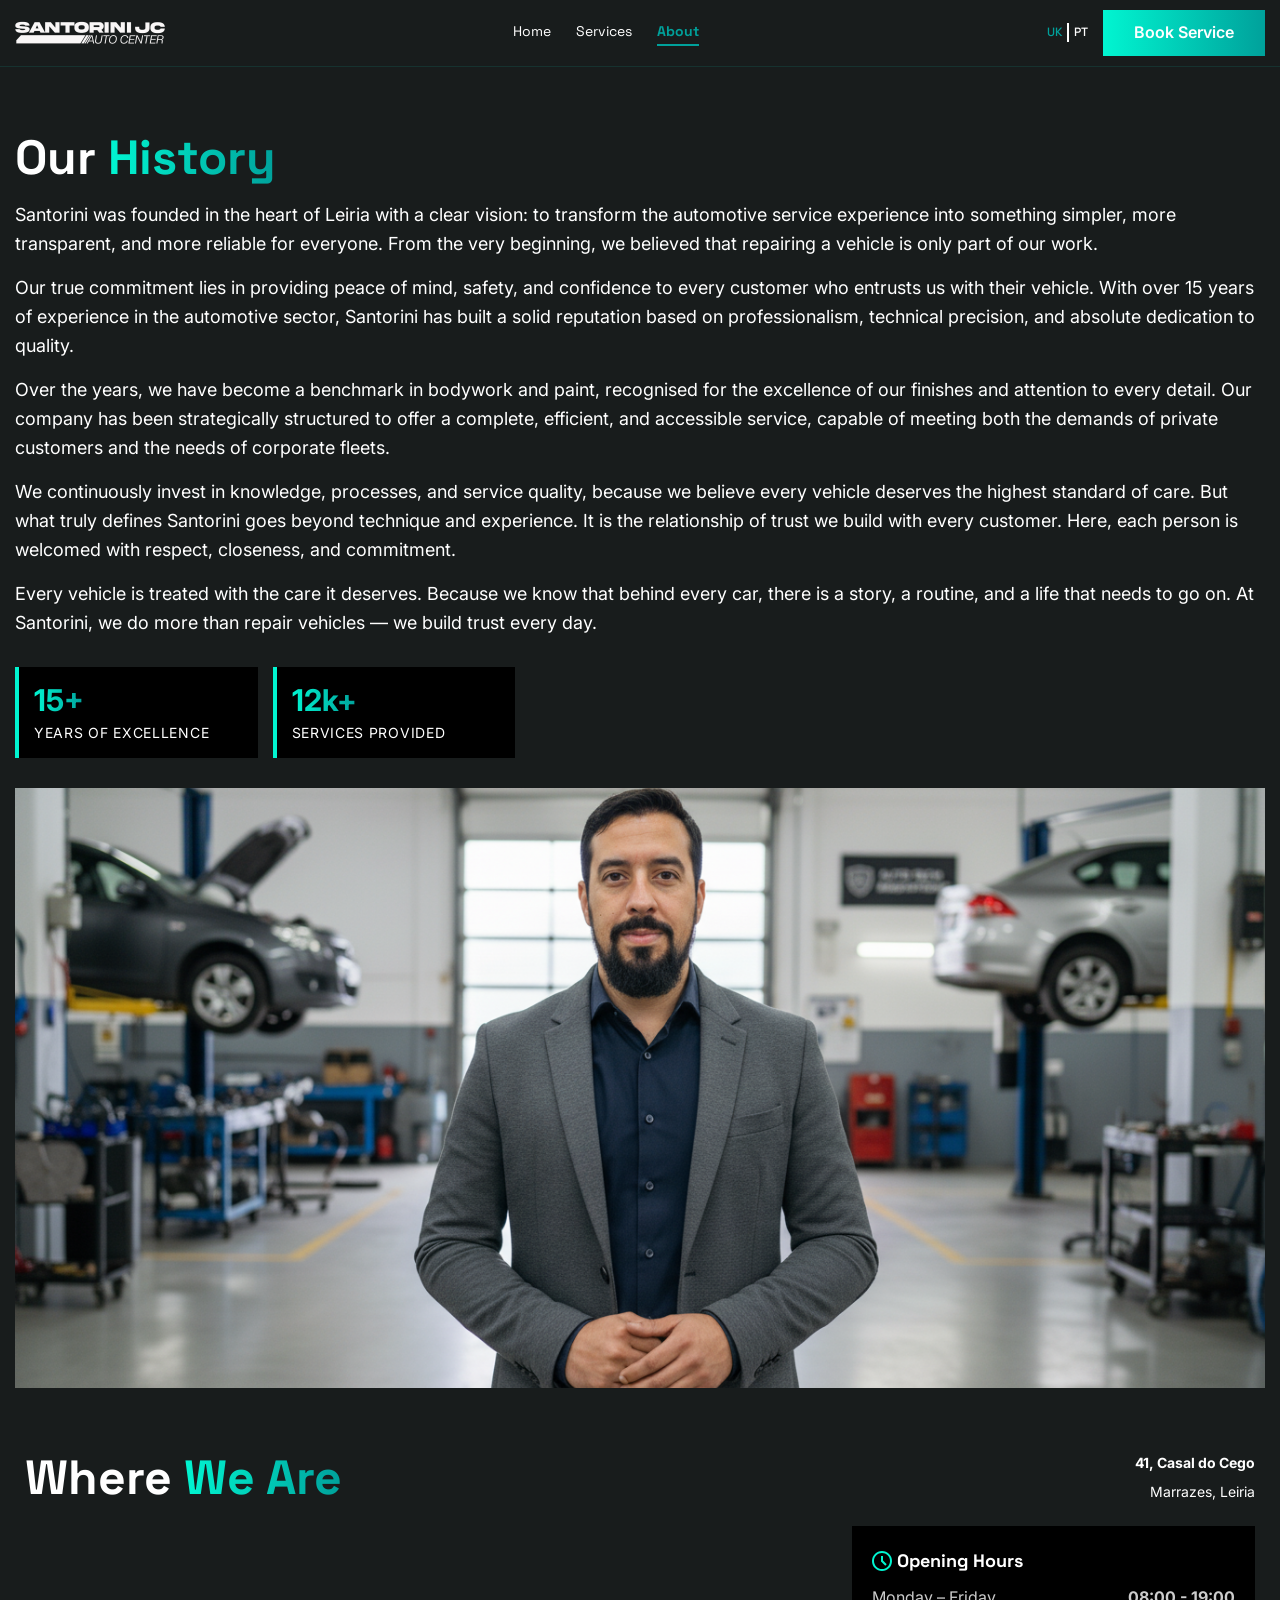
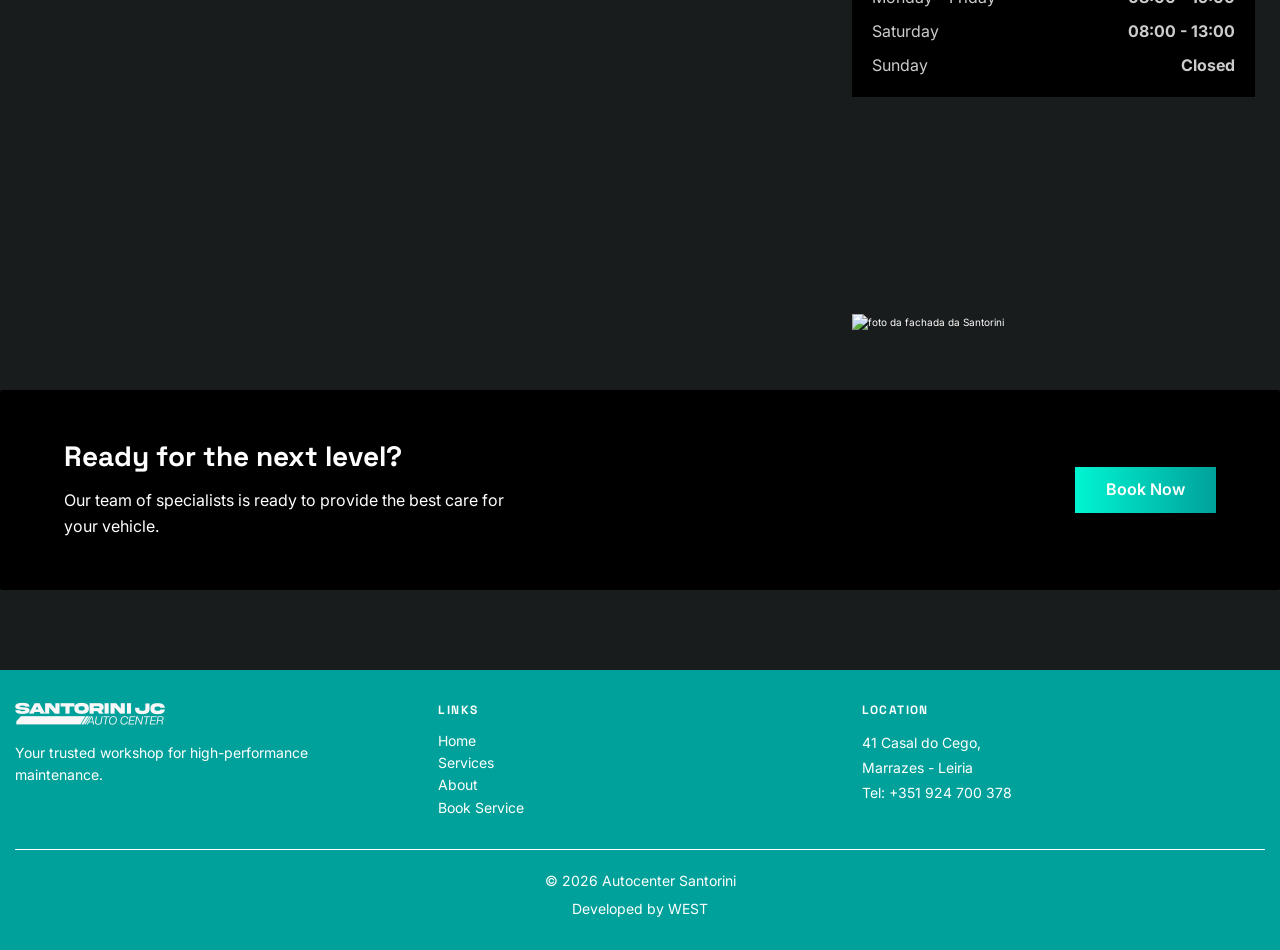
==== commit 2ed833ce: "Ajustando toda estrutura para o mobile" ====
--- a/assets/pages/about.html
+++ b/assets/pages/about.html
@@ -5,6 +5,13 @@
     <meta
       name="viewport"
       content="width=device-width, initial-scale=1.0, viewport-fit=cover"
+    />
+    <link
+      rel="stylesheet"
+      href="https://cdnjs.cloudflare.com/ajax/libs/font-awesome/7.0.1/css/all.min.css"
+      integrity="sha512-2SwdPD6INVrV/lHTZbO2nodKhrnDdJK9/kg2XD1r9uGqPo1cUbujc+IYdlYdEErWNu69gVcYgdxlmVmzTWnetw=="
+      crossorigin="anonymous"
+      referrerpolicy="no-referrer"
     />
     <link rel="stylesheet" href="../css/global.css" />
     <link rel="stylesheet" href="../css/components/header.css" />
@@ -14,13 +21,33 @@
   <body>
     <header class="topnav">
       <div class="container nav-container">
+        <div class="btn-abrir-menu">
+          <i class="fa-solid fa-bars"></i>
+        </div>
+        <div class="menu-mobile">
+          <div class="btn-fechar">
+            <i class="fa-solid fa-xmark"></i>
+          </div>
+
+          <nav>
+            <ul>
+              <li><a href="../../index.html" class="active">Home</a></li>
+              <li><a href="service.html">Services</a></li>
+              <li><a href="about.html">About</a></li>
+              <li><a href="apointment.html">Book Service</a></li>
+            </ul>
+          </nav>
+        </div>
+        <div class="overlay-menu-mobile"></div>
+        <!--menu-mobile-->
+
         <a class="logo" href="#">
           <img src="../images/logo_branco.png" alt="Santorini" />
         </a>
         <nav class="nav-links" aria-label="Main navigation">
           <ul>
             <li><a href="../../index.html">Home</a></li>
-            <li><a href="./service.html">Services</a></li>
+            <li><a href="service.html">Services</a></li>
             <li><a href="about.html" class="active">About</a></li>
           </ul>
         </nav>
--- a/assets/css/global.css
+++ b/assets/css/global.css
@@ -1,6 +1,5 @@
-@import url(/assets/css/components/header.css);
-@import url(/assets/css/components/footer.css);
-@import url(/assets/css/components/fonts.css);
+@import url(components/footer.css);
+@import url(components/fonts.css);
 
 /*Variables*/
 :root {
@@ -93,12 +92,12 @@
 
 /* Mobile First (320px+) */
 h1 {
-  font-size: clamp(1.8rem, 6vw, 7.2rem);
+  font-size: clamp(1.8rem, 5vw, 7.2rem);
   line-height: 1.1;
 }
 
 h2 {
-  font-size: clamp(1.4rem, 5vw, 4.8rem);
+  font-size: clamp(1.4rem, 4vw, 4.8rem);
   line-height: 1.15;
 }
 
@@ -205,10 +204,10 @@
   position: relative;
   display: flex;
   align-items: center;
-  min-height: 50vh;
+  min-height: 60vh;
   background-size: cover;
-  background-position: center center;
-  background-image: url("/assets/images/heroHome.png");
+  background-position: center;
+  background-image: url("../images/heroHome.png");
   background-attachment: scroll;
 }
 
@@ -265,8 +264,8 @@
 /* Tablet (768px+) */
 @media (min-width: 48rem) {
   .hero {
-    min-height: 60vh;
-    background-attachment: fixed;
+    min-height: 100vh;
+    background-attachment: scroll;
   }
 
   .hero-overlay {
@@ -281,7 +280,7 @@
   .hero-content {
     max-width: 600px;
     gap: clamp(1.25rem, 3vw, 1.5rem);
-    padding: 0;
+    margin-top: 5rem;
 
     .buttons {
       flex-direction: row;
--- a/assets/css/components/header.css
+++ b/assets/css/components/header.css
@@ -17,6 +17,10 @@
   gap: var(--spacing-sm);
 }
 
+.logo {
+  margin: auto;
+}
+
 .logo img {
   height: auto;
   width: clamp(80px, 15vw, 150px);
@@ -26,7 +30,7 @@
 
 .nav-links ul {
   list-style: none;
-  display: flex;
+  display: none;
   gap: clamp(0.75rem, 3vw, 2.5rem);
   flex-wrap: wrap;
   align-items: center;
@@ -104,6 +108,69 @@
   }
 }
 
+.btn-menu {
+  display: none;
+}
+
+/*Menu Mobile*/
+.btn-abrir-menu {
+  color: var(--text);
+  font-size: 3rem;
+}
+
+.menu-mobile {
+  background-color: var(--background);
+  height: 100vh;
+  position: fixed;
+  top: 0;
+  left: 0;
+  z-index: 800;
+  width: 0%;
+  overflow: hidden;
+}
+.menu-mobile .btn-fechar {
+  padding: 2rem 4%;
+  text-align: right;
+}
+
+.menu-mobile .btn-fechar i {
+  color: var(--cianEletrico);
+  font-size: 2rem;
+}
+
+.menu-mobile nav ul {
+  text-align: left;
+  list-style: none;
+}
+
+.menu-mobile nav ul li {
+  font-weight: 400;
+  font-size: 2rem;
+}
+
+.menu-mobile nav ul li a {
+  color: var(--text);
+  text-decoration: none;
+  font-family: var(--font-title);
+  padding: 2rem 8%;
+  display: block;
+  transition: all ease 0.5s;
+  &:hover {
+    background-image: var(--primaryGradient);
+  }
+}
+
+.overlay-menu-mobile {
+  background-color: #000000a9;
+  width: 100%;
+  height: 100%;
+  position: fixed;
+  top: 0;
+  left: 0;
+  z-index: 790;
+  display: none;
+}
+
 /* Tablet (768px+) */
 @media (min-width: 48rem) {
   .nav-container {
@@ -117,7 +184,12 @@
     flex-shrink: 0;
   }
 
+  .logo {
+    margin: 0;
+  }
+
   .nav-links ul {
+    display: flex;
     order: 2;
     width: auto;
     margin-top: 0;
@@ -148,6 +220,17 @@
       border-right: 2px solid var(--text);
     }
   }
+
+  .btn-menu {
+    display: block;
+  }
+
+  /*escondendo menumobile*/
+
+  .btn-abrir-menu,
+  .menu-mobile {
+    display: none;
+  }
 }
 
 /* Desktop (1024px+) */
--- a/assets/css/components/about.css
+++ b/assets/css/components/about.css
@@ -59,7 +59,7 @@
   .image-perfil {
     width: 100%;
     height: clamp(250px, 50vw, 600px);
-    background-image: url(../../images/perfil_Sobre.png);
+    background-image: url(../../images/perfil_sobre.png);
     background-position: center;
     background-repeat: no-repeat;
     background-size: cover;
